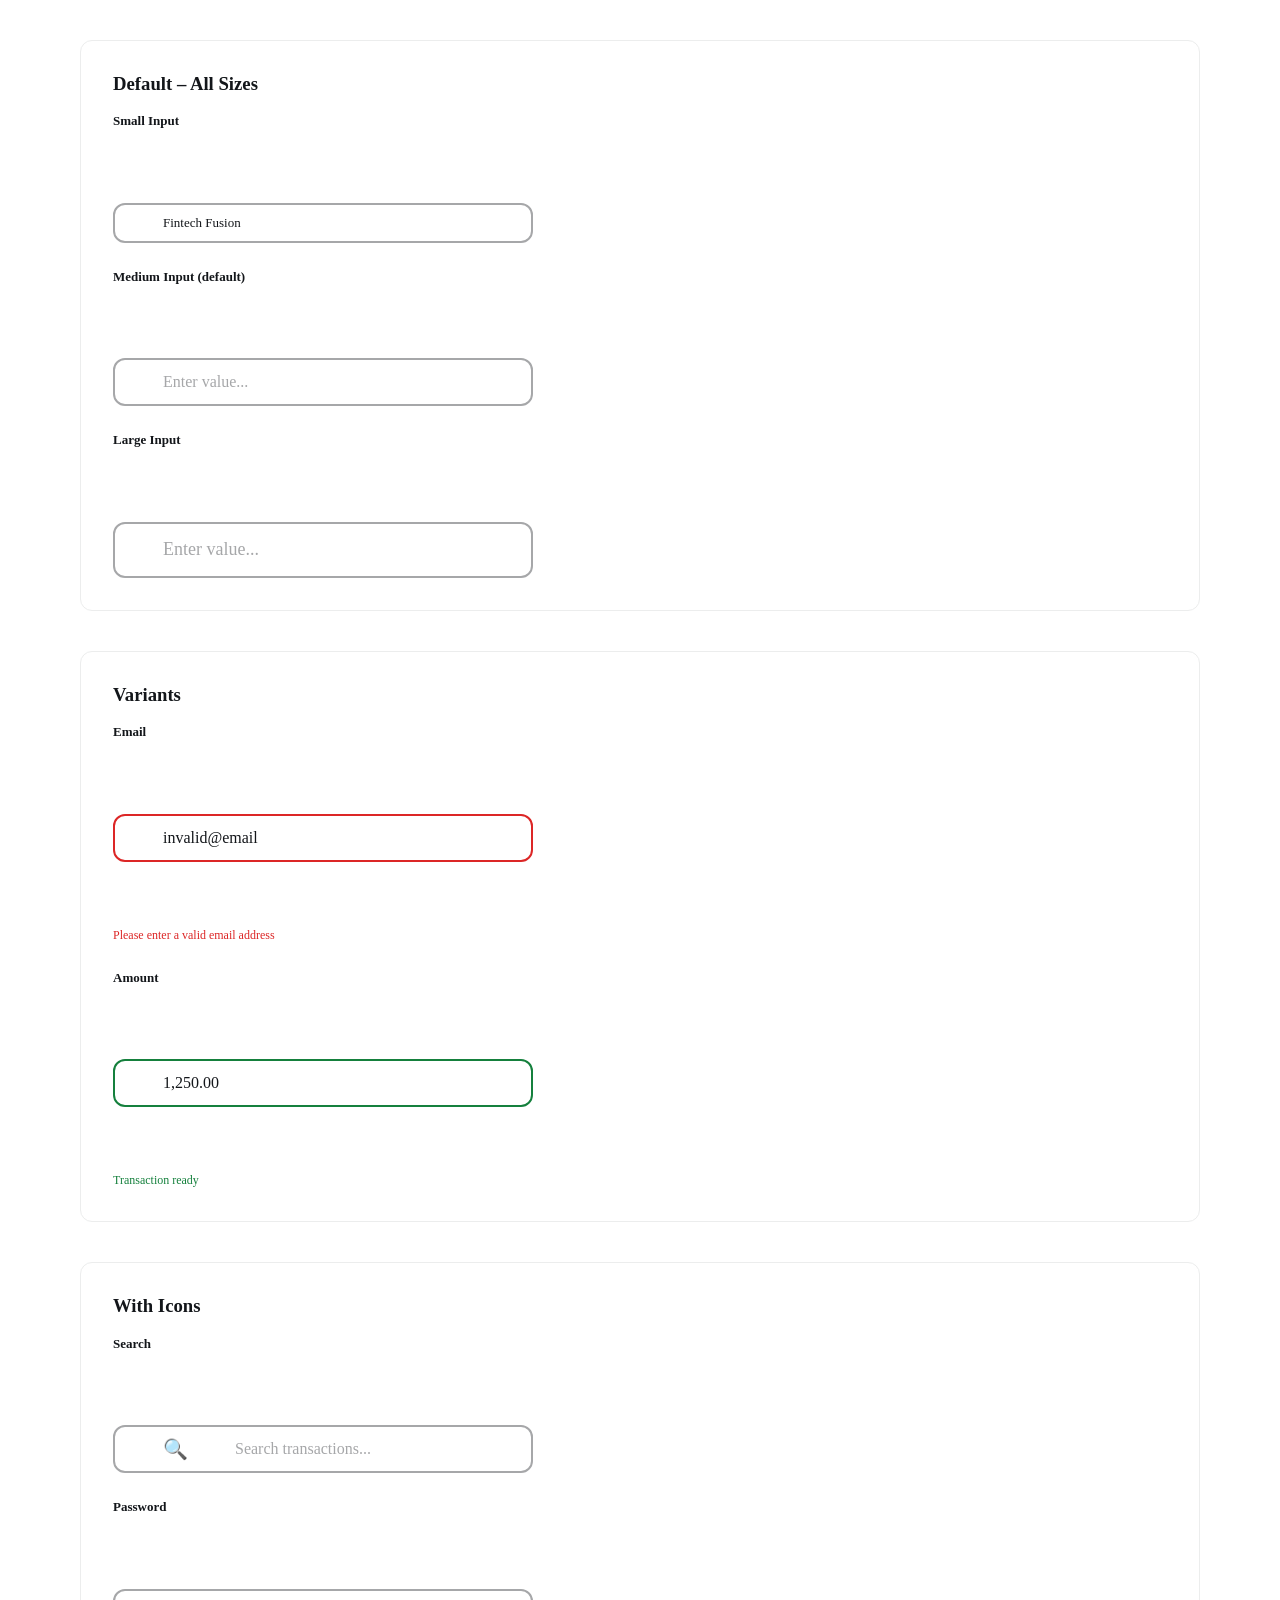
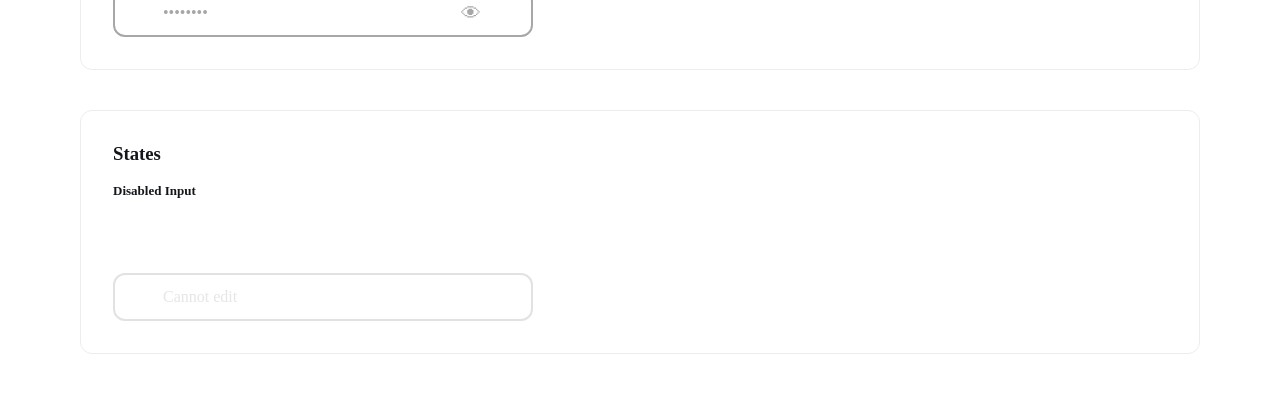
==== components/input-field/index.html @ b4bb9fa9 "implement ui kit" ====
<!-- =============================================
     COMPONENTS/INPUT-FIELD/index.html
     Input Field Component – Full Demo
     ============================================= -->

<!DOCTYPE html>
<html lang="en">

<head>
    <meta charset="UTF-8">
    <meta name="viewport" content="width=device-width, initial-scale=1.0">
    <title>Fintech UI Kit • Input Field</title>

    <link rel="stylesheet" href="../../tokens/tokens.css">
    <link rel="stylesheet" href="../../styles/global.css">
    <link rel="stylesheet" href="input-field.css">

    <style>
        .demo {
            padding: 40px;
            max-width: 1200px;
            margin: 0 auto;
        }

        .demo-header {
            display: flex;
            justify-content: space-between;
            align-items: center;
            margin-bottom: 40px;
            border-bottom: 1px solid var(--color-gray-base-regular);
            padding-bottom: 20px;
        }

        .demo-grid {
            display: grid;
            gap: 40px;
        }

        .demo-card {
            background: var(--color-surface-low-2);
            border-radius: var(--radius-m);
            padding: 32px;
            border: 1px solid var(--color-gray-base-extra);
        }

        .dark .demo-card {
            background: var(--color-surface-medium);
        }

        .variant-group {
            display: flex;
            flex-direction: column;
            gap: 24px;
            max-width: 420px;
        }
    </style>
</head>

<body class="demo">

    <div class="demo-grid">

        <!-- 1. Default + Sizes -->
        <div class="demo-card">
            <h3 style="margin-bottom: 16px;">Default – All Sizes</h3>
            <div class="variant-group">
                <div class="input-field" data-size="small" data-label="true">
                    <label class="input-field__label">Small Input</label>
                    <div class="input-field__wrapper">
                        <input class="input-field__input" type="text" placeholder="Enter value..."
                            value="Fintech Fusion">
                    </div>
                </div>

                <div class="input-field" data-size="medium" data-label="true">
                    <label class="input-field__label">Medium Input (default)</label>
                    <div class="input-field__wrapper">
                        <input class="input-field__input" type="text" placeholder="Enter value...">
                    </div>
                </div>

                <div class="input-field" data-size="large" data-label="true">
                    <label class="input-field__label">Large Input</label>
                    <div class="input-field__wrapper">
                        <input class="input-field__input" type="text" placeholder="Enter value...">
                    </div>
                </div>
            </div>
        </div>

        <!-- 2. Variants (Error / Success) -->
        <div class="demo-card">
            <h3 style="margin-bottom: 16px;">Variants</h3>
            <div class="variant-group">
                <div class="input-field" data-variant="error" data-label="true" data-helper="true">
                    <label class="input-field__label">Email</label>
                    <div class="input-field__wrapper">
                        <input class="input-field__input" type="email" value="invalid@email">
                    </div>
                    <span class="input-field__helper">Please enter a valid email address</span>
                </div>

                <div class="input-field" data-variant="success" data-label="true" data-helper="true">
                    <label class="input-field__label">Amount</label>
                    <div class="input-field__wrapper">
                        <input class="input-field__input" type="text" value="1,250.00">
                    </div>
                    <span class="input-field__helper">Transaction ready</span>
                </div>
            </div>
        </div>

        <!-- 3. With Icons -->
        <div class="demo-card">
            <h3 style="margin-bottom: 16px;">With Icons</h3>
            <div class="variant-group">
                <div class="input-field" data-size="medium" data-icon-left="true" data-label="true">
                    <label class="input-field__label">Search</label>
                    <div class="input-field__wrapper">
                        <span class="input-field__icon-left">🔍</span>
                        <input class="input-field__input" type="text" placeholder="Search transactions...">
                    </div>
                </div>

                <div class="input-field" data-size="medium" data-icon-right="true" data-label="true">
                    <label class="input-field__label">Password</label>
                    <div class="input-field__wrapper">
                        <input class="input-field__input" type="password" placeholder="••••••••">
                        <span class="input-field__icon-right">👁</span>
                    </div>
                </div>
            </div>
        </div>

        <!-- 4. Disabled + States -->
        <div class="demo-card">
            <h3 style="margin-bottom: 16px;">States</h3>
            <div class="variant-group">
                <div class="input-field" data-disabled="true" data-label="true">
                    <label class="input-field__label">Disabled Input</label>
                    <div class="input-field__wrapper">
                        <input class="input-field__input" type="text" value="Cannot edit" disabled>
                    </div>
                </div>
            </div>
        </div>

    </div>

    <script src="../../scripts/theme-sync.js"></script>
</body>

</html>
---- tokens/tokens.css ----
/* =============================================
   Fintech UI Kit – Complete Design Tokens
   Generated from fintech-options.json + fintech-colors.json
   ============================================= */

:root {
    /* ============== OPTIONS ============== */
    --font-general-font-name: Fintech Fusion;
    --font-general-weight-400: 400;
    --font-general-weight-500: 500;
    --font-general-weight-600: 600;
    --font-general-weight-700: 700;
    --font-accent-font-name: Onest;
    --font-accent-weight-500: 500;
    --font-accent-weight-600: 600;
    --font-accent-weight-700: 700;
    --font-handwritten-font-name: Caveat;
    --font-handwritten-weight-400: 400;
    --font-handwritten-weight-500: 500;
    --font-handwritten-weight-600: 600;
    --font-handwritten-weight-700: 700;
    --font-size-caption-s: 12px;
    --font-size-caption-m: 13px;
    --font-size-body-s: 14px;
    --font-size-body-m: 16px;
    --font-size-body-l: 18px;
    --font-size-title-s: 24px;
    --font-size-title-m: 32px;
    --font-size-title-l: 40px;
    --font-size-display-s: 48px;
    --font-size-display-m: 64px;
    --font-size-display-l: 80px;
    --font-line-height-caption-s: 16px;
    --font-line-height-caption-m: 18px;
    --font-line-height-body-s: 20px;
    --font-line-height-body-m: 22px;
    --font-line-height-body-l: 24px;
    --font-line-height-title-s: 32px;
    --font-line-height-title-m: 40px;
    --font-line-height-title-l: 48px;
    --font-line-height-display-s: 56px;
    --font-line-height-display-m: 72px;
    --font-line-height-display-l: 88px;
    --font-letter-spacing-2xs: 0px;
    --font-letter-spacing-xs: -0.5px;
    --font-letter-spacing-s: -1px;
    --font-letter-spacing-m: -1.25px;
    --font-letter-spacing-l: -2px;
    --font-letter-spacing-xl: -2.5px;
    --spacing-11xs: 2px;
    --spacing-10xs: 4px;
    --spacing-9xs: 6px;
    --spacing-8xs: 8px;
    --spacing-7xs: 12px;
    --spacing-6xs: 16px;
    --spacing-5xs: 20px;
    --spacing-4xs: 24px;
    --spacing-3xs: 32px;
    --spacing-2xs: 40px;
    --spacing-xs: 48px;
    --spacing-s: 56px;
    --spacing-m: 64px;
    --spacing-l: 72px;
    --spacing-xl: 80px;
    --spacing-2xl: 96px;
    --spacing-3xl: 128px;
    --spacing-4xl: 160px;
    --spacing-5xl: 192px;
    --spacing-6xl: 224px;
    --spacing-7xl: 256px;
    --spacing-8xl: 320px;
    --spacing-9xl: 384px;
    --spacing-10xl: 448px;
    --spacing-11xl: 512px;
    --border-3xs: 1px;
    --border-2xs: 2px;
    --border-xs: 4px;
    --border-s: 6px;
    --border-m: 8px;
    --border-l: 12px;
    --border-xl: 16px;
    --border-2xl: 20px;
    --border-3xl: 24px;
    --border-4xl: 32px;
    --border-5xl: 40px;
    --radius-4xs: 1px;
    --radius-3xs: 2px;
    --radius-2xs: 4px;
    --radius-xs: 6px;
    --radius-s: 8px;
    --radius-m: 12px;
    --radius-l: 16px;
    --radius-xl: 20px;
    --radius-2xl: 24px;
    --radius-3xl: 32px;
    --radius-4xl: 48px;
    --radius-5xl: 80px;
    --radius-full: 9999px;
    --opacity-states-hovered: 0.8;
    --opacity-states-focused: 0.6;
    --opacity-states-in-active: 0.4;
    --opacity-states-disabled: 0.32;
    --dimensions-breakpoints-desktop: 1200px;
    --dimensions-breakpoints-tablet-max: 1199.97998046875px;
    --dimensions-breakpoints-tablet-min: 768px;
    --dimensions-breakpoints-mobile-l-max: 767.97998046875px;
    --dimensions-breakpoints-mobile-l-min: 576px;
    --dimensions-breakpoints-mobile-s-max: 575.97998046875px;
    --dimensions-breakpoints-mobile-s-min: 360px;
    --effects-blur-low: 12px;
    --effects-blur-normal: 24px;
    --effects-blur-medium: 48px;
    --effects-blur-high: 96px;

    /* ============== LIGHT MODE COLORS ============== */
    --color-black-inverse: #13161a;
    --color-black-inverse-a80: rgba(19, 22, 26, 0.72);
    --color-black-inverse-a60: rgba(19, 22, 26, 0.56);
    --color-black-inverse-a40: rgba(19, 22, 26, 0.32);
    --color-black-inverse-a20: rgba(19, 22, 26, 0.12);
    --color-black-inverse-a12: rgba(19, 22, 26, 0.1);
    --color-black-inverse-a8: rgba(19, 22, 26, 0.06);
    --color-black-inverse-a6: rgba(19, 22, 26, 0.04);
    --color-black-inverse-a0: rgba(19, 22, 26, 0);
    --color-white-inverse: #ffffff;
    --color-white-inverse-a80: rgba(255, 255, 255, 0.8);
    --color-white-inverse-a60: rgba(255, 255, 255, 0.6);
    --color-white-inverse-a40: rgba(255, 255, 255, 0.4);
    --color-white-inverse-a20: rgba(255, 255, 255, 0.2);
    --color-white-inverse-a12: rgba(255, 255, 255, 0.12);
    --color-white-inverse-a8: rgba(255, 255, 255, 0.08);
    --color-white-inverse-a6: rgba(255, 255, 255, 0.06);
    --color-white-inverse-a0: rgba(255, 255, 255, 0);
    --color-background-bg-base: #ffffff;
    --color-background-bg-base-a0: rgba(255, 255, 255, 0);
    --color-background-bg-ultra-thin: #f5f6f6;
    --color-background-bg-ultra-thin-a0: rgba(245, 246, 246, 0);
    --color-background-bg-thin: #eceded;
    --color-background-bg-thin-a0: rgba(236, 237, 237, 0);
    --color-background-bg-regular: #e2e3e5;
    --color-background-bg-regular-a0: rgba(226, 227, 229, 0);
    --color-background-bg-medium: #d9dadc;
    --color-background-bg-medium-a0: rgba(217, 218, 220, 0);
    --color-surface-low-1: #f5f6f6;
    --color-surface-low-2: #ffffff;
    --color-surface-low-a2: rgba(255, 255, 255, 0.6);
    --color-surface-low-3: #ffffff;
    --color-surface-low-a3: rgba(255, 255, 255, 0.6);
    --color-surface-low-4: #ffffff;
    --color-surface-low-a4: rgba(255, 255, 255, 0.6);
    --color-surface-low-5: #ffffff;
    --color-surface-medium: #ffffff;
    --color-surface-medium-2: #f5f6f6;
    --color-surface-medium-a2: rgba(255, 255, 255, 0.6);
    --color-surface-medium-3: #f5f6f6;
    --color-surface-medium-a3: rgba(255, 255, 255, 0.4);
    --color-surface-medium-4: #f5f6f6;
    --color-surface-medium-a4: rgba(255, 255, 255, 0.2);
    --color-surface-medium-5: #f5f6f6;
    --color-surface-custom-surface-white-low: #ffffff;
    --color-surface-custom-surface-white-medium: #ffffff;
    --color-surface-custom-surface-white-high: #ffffff;
    --color-overlay-bold: rgba(19, 22, 26, 0.56);
    --color-overlay-medium: rgba(19, 22, 26, 0.32);
    --color-overlay-light: rgba(19, 22, 26, 0.1);
    --color-overlay-swap: rgba(255, 255, 255, 0.8);
    --color-black-base: #13161a;
    --color-black-base-a80: rgba(19, 22, 26, 0.72);
    --color-black-base-a60: rgba(19, 22, 26, 0.56);
    --color-black-base-a40: rgba(19, 22, 26, 0.32);
    --color-black-base-a20: rgba(19, 22, 26, 0.12);
    --color-black-base-a12: rgba(19, 22, 26, 0.1);
    --color-black-base-a8: rgba(19, 22, 26, 0.06);
    --color-black-base-a6: rgba(19, 22, 26, 0.04);
    --color-black-base-a0: rgba(19, 22, 26, 0);
    --color-white-base: #ffffff;
    --color-white-base-a80: rgba(255, 255, 255, 0.8);
    --color-white-base-a60: rgba(255, 255, 255, 0.6);
    --color-white-base-a40: rgba(255, 255, 255, 0.4);
    --color-white-base-a20: rgba(255, 255, 255, 0.2);
    --color-white-base-a12: rgba(255, 255, 255, 0.12);
    --color-white-base-a8: rgba(255, 255, 255, 0.08);
    --color-white-base-a6: rgba(255, 255, 255, 0.06);
    --color-white-base-a0: rgba(255, 255, 255, 0);
    --color-accent-base-accent-primary: #2563eb;
    --color-accent-base-accent-primary-a60: rgba(37, 99, 235, 0.6);
    --color-accent-base-accent-primary-a40: rgba(37, 99, 235, 0.4);
    --color-accent-base-accent-primary-a20: rgba(37, 99, 235, 0.2);
    --color-accent-base-accent-primary-a8: rgba(37, 99, 235, 0.08);
    --color-accent-base-accent-primary-a0: rgba(37, 99, 235, 0);
    --color-accent-base-accent-danger: #dc2626;
    --color-accent-base-accent-danger-a60: rgba(220, 38, 38, 0.6);
    --color-accent-base-accent-danger-a40: rgba(220, 38, 38, 0.4);
    --color-accent-base-accent-danger-a20: rgba(220, 38, 38, 0.2);
    --color-accent-base-accent-danger-a8: rgba(220, 38, 38, 0.08);
    --color-accent-base-accent-danger-a0: rgba(220, 38, 38, 0);
    --color-accent-base-accent-success: #15803d;
    --color-accent-base-accent-success-a60: rgba(21, 128, 61, 0.6);
    --color-accent-base-accent-success-a40: rgba(21, 128, 61, 0.4);
    --color-accent-base-accent-success-a20: rgba(21, 128, 61, 0.2);
    --color-accent-base-accent-success-a8: rgba(21, 128, 61, 0.08);
    --color-accent-base-accent-success-a0: rgba(21, 128, 61, 0);
    --color-accent-base-accent-warning: #f59e0b;
    --color-accent-base-accent-warning-a60: rgba(245, 158, 11, 0.6);
    --color-accent-base-accent-warning-a40: rgba(245, 158, 11, 0.4);
    --color-accent-base-accent-warning-a20: rgba(245, 158, 11, 0.2);
    --color-accent-base-accent-warning-a8: rgba(245, 158, 11, 0.08);
    --color-accent-base-accent-warning-a0: rgba(245, 158, 11, 0);
    --color-gray-base-ultra: #f5f6f6;
    --color-gray-base-ultra-a85: rgba(245, 246, 246, 0.6);
    --color-gray-base-ultra-a0: rgba(245, 246, 246, 0);
    --color-gray-base-extra: #eceded;
    --color-gray-base-extra-a85: rgba(236, 237, 237, 0.6);
    --color-gray-base-extra-a0: rgba(236, 237, 237, 0);
    --color-gray-base-dark: #e2e3e5;
    --color-gray-base-dark-a85: rgba(226, 227, 229, 0.6);
    --color-gray-base-dark-a0: rgba(226, 227, 229, 0);
    --color-gray-base-medium: #d9dadc;
    --color-gray-base-medium-a80: rgba(217, 218, 220, 0.6);
    --color-gray-base-medium-a0: rgba(217, 218, 220, 0);
    --color-gray-base-normal: #cfd1d3;
    --color-gray-base-regular: #a6a7a9;
    --color-rgb-base-yellow: #f5c400;
    --color-rgb-base-yellow-a60: rgba(245, 196, 0, 0.6);
    --color-rgb-base-yellow-a40: rgba(245, 196, 0, 0.4);
    --color-rgb-base-yellow-a20: rgba(245, 196, 0, 0.2);
    --color-rgb-base-yellow-a8: rgba(245, 196, 0, 0.08);
    --color-rgb-base-yellow-a0: rgba(245, 196, 0, 0);
    --color-rgb-base-orange: #ff6a00;
    --color-rgb-base-orange-a60: rgba(255, 106, 0, 0.6);
    --color-rgb-base-orange-a40: rgba(255, 106, 0, 0.4);
    --color-rgb-base-orange-a20: rgba(255, 106, 0, 0.2);
    --color-rgb-base-orange-a8: rgba(255, 106, 0, 0.08);
    --color-rgb-base-orange-a0: rgba(255, 106, 0, 0);
    --color-rgb-base-brown: #a85b3e;
    --color-rgb-base-brown-a60: rgba(168, 91, 62, 0.6);
    --color-rgb-base-brown-a40: rgba(168, 91, 62, 0.4);
    --color-rgb-base-brown-a20: rgba(168, 91, 62, 0.2);
    --color-rgb-base-brown-a8: rgba(168, 91, 62, 0.08);
    --color-rgb-base-brown-a0: rgba(168, 91, 62, 0);
    --color-rgb-base-pink: #fa4083;
    --color-rgb-base-pink-a60: rgba(250, 64, 131, 0.6);
    --color-rgb-base-pink-a40: rgba(250, 64, 131, 0.4);
    --color-rgb-base-pink-a20: rgba(250, 64, 131, 0.2);
    --color-rgb-base-pink-a8: rgba(250, 64, 131, 0.08);
    --color-rgb-base-pink-a0: rgba(250, 64, 131, 0);
    --color-rgb-base-purple: #732df5;
    --color-rgb-base-purple-a60: rgba(115, 45, 245, 0.6);
    --color-rgb-base-purple-a40: rgba(115, 45, 245, 0.4);
    --color-rgb-base-purple-a20: rgba(115, 45, 245, 0.2);
    --color-rgb-base-purple-a8: rgba(115, 45, 245, 0.08);
    --color-rgb-base-purple-a0: rgba(115, 45, 245, 0);
    --color-rgb-base-blue: #0077ff;
    --color-rgb-base-blue-a60: rgba(0, 119, 255, 0.6);
    --color-rgb-base-blue-a40: rgba(0, 119, 255, 0.4);
    --color-rgb-base-blue-a20: rgba(0, 119, 255, 0.2);
    --color-rgb-base-blue-a8: rgba(0, 119, 255, 0.08);
    --color-rgb-base-blue-a0: rgba(0, 119, 255, 0);
    --color-rgb-base-sky: #2cb1f2;
    --color-rgb-base-sky-a60: rgba(44, 177, 242, 0.6);
    --color-rgb-base-sky-a40: rgba(44, 177, 242, 0.4);
    --color-rgb-base-sky-a20: rgba(44, 177, 242, 0.2);
    --color-rgb-base-sky-a8: rgba(44, 177, 242, 0.08);
    --color-rgb-base-sky-a0: rgba(44, 177, 242, 0);
    --color-rgb-base-mint: #1adbb4;
    --color-rgb-base-mint-a60: rgba(26, 219, 180, 0.6);
    --color-rgb-base-mint-a40: rgba(26, 219, 180, 0.4);
    --color-rgb-base-mint-a20: rgba(26, 219, 180, 0.2);
    --color-rgb-base-mint-a8: rgba(26, 219, 180, 0.08);
    --color-rgb-base-mint-a0: rgba(26, 219, 180, 0);
    --color-rgb-base-teal: #008080;
    --color-rgb-base-teal-a60: rgba(0, 128, 128, 0.6);
    --color-rgb-base-teal-a40: rgba(0, 128, 128, 0.4);
    --color-rgb-base-teal-a20: rgba(0, 128, 128, 0.2);
    --color-rgb-base-teal-a8: rgba(0, 128, 128, 0.08);
    --color-rgb-base-teal-a0: rgba(0, 128, 128, 0);
    --color-rgb-base-green: #21a82e;
    --color-rgb-base-green-a60: rgba(33, 168, 46, 0.6);
    --color-rgb-base-green-a40: rgba(33, 168, 46, 0.4);
    --color-rgb-base-green-a20: rgba(33, 168, 46, 0.2);
    --color-rgb-base-green-a8: rgba(33, 168, 46, 0.08);
    --color-rgb-base-green-a0: rgba(33, 168, 46, 0);
}

/* ============== DARK MODE COLORS ============== */
.dark {
    --color-black-inverse: #f9fafa;
    --color-black-inverse-a80: rgba(249, 250, 250, 0.8);
    --color-black-inverse-a60: rgba(249, 250, 250, 0.6);
    --color-black-inverse-a40: rgba(249, 250, 250, 0.4);
    --color-black-inverse-a20: rgba(249, 250, 250, 0.2);
    --color-black-inverse-a12: rgba(249, 250, 250, 0.12);
    --color-black-inverse-a8: rgba(249, 250, 250, 0.08);
    --color-black-inverse-a6: rgba(249, 250, 250, 0.06);
    --color-black-inverse-a0: rgba(249, 250, 250, 0);
    --color-white-inverse: #0e0e10;
    --color-white-inverse-a80: rgba(14, 14, 16, 0.8);
    --color-white-inverse-a60: rgba(14, 14, 16, 0.6);
    --color-white-inverse-a40: rgba(14, 14, 16, 0.4);
    --color-white-inverse-a20: rgba(14, 14, 16, 0.2);
    --color-white-inverse-a12: rgba(14, 14, 16, 0.12);
    --color-white-inverse-a8: rgba(14, 14, 16, 0.08);
    --color-white-inverse-a6: rgba(14, 14, 16, 0.06);
    --color-white-inverse-a0: rgba(14, 14, 16, 0);
    --color-background-bg-base: #0e0e10;
    --color-background-bg-base-a0: rgba(14, 14, 16, 0);
    --color-background-bg-ultra-thin: #0e0e10;
    --color-background-bg-ultra-thin-a0: rgba(14, 14, 16, 0);
    --color-background-bg-thin: #141415;
    --color-background-bg-thin-a0: rgba(20, 20, 21, 0);
    --color-background-bg-regular: #1a1a1b;
    --color-background-bg-regular-a0: rgba(26, 26, 27, 0);
    --color-background-bg-medium: #222224;
    --color-background-bg-medium-a0: rgba(34, 34, 36, 0);
    --color-surface-low-1: #141415;
    --color-surface-low-2: #141415;
    --color-surface-low-a2: rgba(20, 20, 21, 0.85);
    --color-surface-low-3: #1a1a1b;
    --color-surface-low-a3: rgba(26, 26, 27, 0.85);
    --color-surface-low-4: #222224;
    --color-surface-low-a4: rgba(34, 34, 36, 0.85);
    --color-surface-low-5: #2b2b2d;
    --color-surface-medium: #1a1a1b;
    --color-surface-medium-2: #1a1a1b;
    --color-surface-medium-a2: rgba(26, 26, 27, 0.85);
    --color-surface-medium-3: #222224;
    --color-surface-medium-a3: rgba(34, 34, 36, 0.85);
    --color-surface-medium-4: #2b2b2d;
    --color-surface-medium-a4: rgba(43, 43, 45, 0.8);
    --color-surface-medium-5: #48484a;
    --color-surface-custom-surface-white-low: rgba(249, 250, 250, 0.06);
    --color-surface-custom-surface-white-medium: rgba(249, 250, 250, 0.12);
    --color-surface-custom-surface-white-high: rgba(249, 250, 250, 0.2);
    --color-overlay-bold: rgba(14, 14, 16, 0.8);
    --color-overlay-medium: rgba(14, 14, 16, 0.6);
    --color-overlay-light: rgba(14, 14, 16, 0.4);
    --color-overlay-swap: rgba(14, 14, 16, 0.8);
    --color-black-base: #0e0e10;
    --color-black-base-a80: rgba(14, 14, 16, 0.8);
    --color-black-base-a60: rgba(14, 14, 16, 0.6);
    --color-black-base-a40: rgba(14, 14, 16, 0.4);
    --color-black-base-a20: rgba(14, 14, 16, 0.2);
    --color-black-base-a12: rgba(14, 14, 16, 0.12);
    --color-black-base-a8: rgba(14, 14, 16, 0.08);
    --color-black-base-a6: rgba(14, 14, 16, 0.06);
    --color-black-base-a0: rgba(14, 14, 16, 0);
    --color-white-base: #f9fafa;
    --color-white-base-a80: rgba(249, 250, 250, 0.8);
    --color-white-base-a60: rgba(249, 250, 250, 0.6);
    --color-white-base-a40: rgba(249, 250, 250, 0.4);
    --color-white-base-a20: rgba(249, 250, 250, 0.2);
    --color-white-base-a12: rgba(249, 250, 250, 0.12);
    --color-white-base-a8: rgba(249, 250, 250, 0.08);
    --color-white-base-a6: rgba(249, 250, 250, 0.06);
    --color-white-base-a0: rgba(249, 250, 250, 0);
    --color-accent-base-accent-primary: #2563eb;
    --color-accent-base-accent-primary-a60: rgba(37, 99, 235, 0.6);
    --color-accent-base-accent-primary-a40: rgba(37, 99, 235, 0.4);
    --color-accent-base-accent-primary-a20: rgba(37, 99, 235, 0.2);
    --color-accent-base-accent-primary-a8: rgba(37, 99, 235, 0.08);
    --color-accent-base-accent-primary-a0: rgba(37, 99, 235, 0);
    --color-accent-base-accent-danger: #ef4444;
    --color-accent-base-accent-danger-a60: rgba(239, 68, 68, 0.6);
    --color-accent-base-accent-danger-a40: rgba(239, 68, 68, 0.4);
    --color-accent-base-accent-danger-a20: rgba(239, 68, 68, 0.2);
    --color-accent-base-accent-danger-a8: rgba(239, 68, 68, 0.08);
    --color-accent-base-accent-danger-a0: rgba(239, 68, 68, 0);
    --color-accent-base-accent-success: #16a34a;
    --color-accent-base-accent-success-a60: rgba(22, 163, 74, 0.6);
    --color-accent-base-accent-success-a40: rgba(22, 163, 74, 0.4);
    --color-accent-base-accent-success-a20: rgba(22, 163, 74, 0.2);
    --color-accent-base-accent-success-a8: rgba(22, 163, 74, 0.08);
    --color-accent-base-accent-success-a0: rgba(22, 163, 74, 0);
    --color-accent-base-accent-warning: #f59e0b;
    --color-accent-base-accent-warning-a60: rgba(245, 158, 11, 0.6);
    --color-accent-base-accent-warning-a40: rgba(245, 158, 11, 0.4);
    --color-accent-base-accent-warning-a20: rgba(245, 158, 11, 0.2);
    --color-accent-base-accent-warning-a8: rgba(245, 158, 11, 0.08);
    --color-accent-base-accent-warning-a0: rgba(245, 158, 11, 0);
    --color-gray-base-ultra: #141415;
    --color-gray-base-ultra-a85: rgba(20, 20, 21, 0.85);
    --color-gray-base-ultra-a0: rgba(20, 20, 21, 0);
    --color-gray-base-extra: #1a1a1b;
    --color-gray-base-extra-a85: rgba(26, 26, 27, 0.85);
    --color-gray-base-extra-a0: rgba(26, 26, 27, 0);
    --color-gray-base-dark: #222224;
    --color-gray-base-dark-a85: rgba(34, 34, 36, 0.85);
    --color-gray-base-dark-a0: rgba(34, 34, 36, 0);
    --color-gray-base-medium: #2b2b2d;
    --color-gray-base-medium-a80: rgba(43, 43, 45, 0.8);
    --color-gray-base-medium-a0: rgba(43, 43, 45, 0);
    --color-gray-base-normal: #48484a;
    --color-gray-base-regular: #555557;
    --color-rgb-base-yellow: #f5c400;
    --color-rgb-base-yellow-a60: rgba(245, 196, 0, 0.6);
    --color-rgb-base-yellow-a40: rgba(245, 196, 0, 0.4);
    --color-rgb-base-yellow-a20: rgba(245, 196, 0, 0.2);
    --color-rgb-base-yellow-a8: rgba(245, 196, 0, 0.08);
    --color-rgb-base-yellow-a0: rgba(245, 196, 0, 0);
    --color-rgb-base-orange: #ff6a00;
    --color-rgb-base-orange-a60: rgba(255, 106, 0, 0.6);
    --color-rgb-base-orange-a40: rgba(255, 106, 0, 0.4);
    --color-rgb-base-orange-a20: rgba(255, 106, 0, 0.2);
    --color-rgb-base-orange-a8: rgba(255, 106, 0, 0.08);
    --color-rgb-base-orange-a0: rgba(255, 106, 0, 0);
    --color-rgb-base-brown: #a85b3e;
    --color-rgb-base-brown-a60: rgba(168, 91, 62, 0.6);
    --color-rgb-base-brown-a40: rgba(168, 91, 62, 0.4);
    --color-rgb-base-brown-a20: rgba(168, 91, 62, 0.2);
    --color-rgb-base-brown-a8: rgba(168, 91, 62, 0.08);
    --color-rgb-base-brown-a0: rgba(168, 91, 62, 0);
    --color-rgb-base-pink: #fa4083;
    --color-rgb-base-pink-a60: rgba(250, 64, 131, 0.6);
    --color-rgb-base-pink-a40: rgba(250, 64, 131, 0.4);
    --color-rgb-base-pink-a20: rgba(250, 64, 131, 0.2);
    --color-rgb-base-pink-a8: rgba(250, 64, 131, 0.08);
    --color-rgb-base-pink-a0: rgba(250, 64, 131, 0);
    --color-rgb-base-purple: #732df5;
    --color-rgb-base-purple-a60: rgba(115, 45, 245, 0.6);
    --color-rgb-base-purple-a40: rgba(115, 45, 245, 0.4);
    --color-rgb-base-purple-a20: rgba(115, 45, 245, 0.2);
    --color-rgb-base-purple-a8: rgba(115, 45, 245, 0.08);
    --color-rgb-base-purple-a0: rgba(115, 45, 245, 0);
    --color-rgb-base-blue: #0077ff;
    --color-rgb-base-blue-a60: rgba(0, 119, 255, 0.6);
    --color-rgb-base-blue-a40: rgba(0, 119, 255, 0.4);
    --color-rgb-base-blue-a20: rgba(0, 119, 255, 0.2);
    --color-rgb-base-blue-a8: rgba(0, 119, 255, 0.08);
    --color-rgb-base-blue-a0: rgba(0, 119, 255, 0);
    --color-rgb-base-sky: #2cb1f2;
    --color-rgb-base-sky-a60: rgba(44, 177, 242, 0.6);
    --color-rgb-base-sky-a40: rgba(44, 177, 242, 0.4);
    --color-rgb-base-sky-a20: rgba(44, 177, 242, 0.2);
    --color-rgb-base-sky-a8: rgba(44, 177, 242, 0.08);
    --color-rgb-base-sky-a0: rgba(44, 177, 242, 0);
    --color-rgb-base-mint: #1adbb4;
    --color-rgb-base-mint-a60: rgba(26, 219, 180, 0.6);
    --color-rgb-base-mint-a40: rgba(26, 219, 180, 0.4);
    --color-rgb-base-mint-a20: rgba(26, 219, 180, 0.2);
    --color-rgb-base-mint-a8: rgba(26, 219, 180, 0.08);
    --color-rgb-base-mint-a0: rgba(26, 219, 180, 0);
    --color-rgb-base-teal: #008080;
    --color-rgb-base-teal-a60: rgba(0, 128, 128, 0.6);
    --color-rgb-base-teal-a40: rgba(0, 128, 128, 0.4);
    --color-rgb-base-teal-a20: rgba(0, 128, 128, 0.2);
    --color-rgb-base-teal-a8: rgba(0, 128, 128, 0.08);
    --color-rgb-base-teal-a0: rgba(0, 128, 128, 0);
    --color-rgb-base-green: #21a82e;
    --color-rgb-base-green-a60: rgba(33, 168, 46, 0.6);
    --color-rgb-base-green-a40: rgba(33, 168, 46, 0.4);
    --color-rgb-base-green-a20: rgba(33, 168, 46, 0.2);
    --color-rgb-base-green-a8: rgba(33, 168, 46, 0.08);
    --color-rgb-base-green-a0: rgba(33, 168, 46, 0);
}
---- styles/global.css ----
/* =============================================
   Fintech UI Kit – Global Styles
   Imports all design tokens + base resets
   ============================================= */

@import "../tokens/tokens.css";

/* ============== RESET & BASE STYLES ============== */
*,
*::before,
*::after {
    box-sizing: border-box;
    margin: 0;
    padding: 0;
}

html {
    font-size: 16px;
    /* Base font size for rem calculations */
    scroll-behavior: smooth;
}

body {
    font-family: var(--font-general-font-name);
    font-weight: var(--font-general-weight-400);
    line-height: 1.5;
    color: var(--color-black-inverse);
    background-color: var(--color-background-bg-base);
    -webkit-font-smoothing: antialiased;
    -moz-osx-font-smoothing: grayscale;
}

/* ============== DARK MODE ============== */
.dark body {
    color: var(--color-black-inverse);
    background-color: var(--color-background-bg-base);
}

/* ============== TYPOGRAPHY BASE ============== */
h1,
h2,
h3,
h4,
h5,
h6 {
    font-family: var(--font-general-font-name);
    font-weight: var(--font-general-weight-600);
    line-height: 1.2;
}

p,
span,
label,
button,
input,
textarea,
select {
    font-family: var(--font-general-font-name);
}

/* Accent font for special elements (optional) */
.font-accent {
    font-family: var(--font-accent-font-name);
}

/* ============== UTILITY CLASSES ============== */
.visually-hidden {
    position: absolute;
    width: 1px;
    height: 1px;
    padding: 0;
    margin: -1px;
    overflow: hidden;
    clip: rect(0, 0, 0, 0);
    white-space: nowrap;
    border: 0;
}

/* Smooth transitions for all interactive elements */
button,
input,
select,
textarea,
[role="button"],
[data-variant] {
    transition: all 0.2s cubic-bezier(0.4, 0, 0.2, 1);
}

/* ============== FOCUS STYLES (accessibility) ============== */
*:focus-visible {
    outline: 2px solid var(--color-accent-base-accent-primary);
    outline-offset: 2px;
}

/* ============== SCROLLBAR (optional polish) ============== */
::-webkit-scrollbar {
    width: 8px;
    height: 8px;
}

::-webkit-scrollbar-thumb {
    background-color: var(--color-gray-base-regular);
    border-radius: var(--radius-2xs);
}

/* ============== RESPONSIVE HELPER ============== */
@media (max-width: var(--dimensions-breakpoints-tablet-max)) {
    body {
        font-size: 15px;
    }
}

@media (max-width: var(--dimensions-breakpoints-mobile-l-max)) {
    body {
        font-size: 14px;
    }
}

/* ============== DEMO DASHBOARD OVERRIDES ============== */
/* Hide individual component dark mode toggles since app has a global one */
.demo-header div:has(input[type="checkbox"]),
.demo-header label,
.demo-header input[type="checkbox"],
#dark-toggle,
#darkModeToggle {
    display: none !important;
}
---- components/input-field/input-field.css ----
/* =============================================
   COMPONENTS/INPUT-FIELD/input-field.css
   Single-base Input Field – Fintech UI Kit
   ============================================= */

.input-field {
    display: flex;
    flex-direction: column;
    gap: var(--spacing-3xs);
    width: 100%;
    max-width: 420px;
}

/* Label */
.input-field__label {
    font-size: var(--font-size-caption-m);
    font-weight: var(--font-general-weight-600);
    color: var(--color-black-base);
    margin-bottom: var(--spacing-2xs);
}

.dark .input-field__label {
    color: var(--color-black-inverse);
}

/* Wrapper (border + background) */
.input-field__wrapper {
    position: relative;
    display: flex;
    align-items: center;
    background-color: var(--color-surface-low-2);
    border: var(--border-2xs) solid var(--color-gray-base-regular);
    border-radius: var(--radius-m);
    transition: all 0.2s cubic-bezier(0.4, 0, 0.2, 1);
    min-height: 48px;
}

.dark .input-field__wrapper {
    background-color: var(--color-surface-medium);
}

/* Input */
.input-field__input {
    flex: 1;
    background: transparent;
    border: none;
    outline: none;
    padding: 0 var(--spacing-xs);
    font-size: var(--font-size-body-m);
    color: var(--color-black-base);
    font-family: var(--font-general-font-name);
}

.dark .input-field__input {
    color: var(--color-black-inverse);
}

.input-field__input::placeholder {
    color: var(--color-gray-base-regular);
}

/* Icons */
.input-field__icon-left,
.input-field__icon-right {
    display: none;
    width: 24px;
    height: 24px;
    align-items: center;
    justify-content: center;
    font-size: 20px;
    color: var(--color-gray-base-regular);
    margin-left: var(--spacing-xs);
}

.input-field[data-icon-left="true"] .input-field__icon-left,
.input-field[data-icon-right="true"] .input-field__icon-right {
    display: flex;
}

.input-field[data-icon-right="true"] .input-field__icon-right {
    margin-right: var(--spacing-xs);
    margin-left: 0;
}

/* Sizes */
.input-field[data-size="small"] .input-field__wrapper {
    min-height: 40px;
}

.input-field[data-size="small"] .input-field__input {
    font-size: var(--font-size-caption-m);
}

.input-field[data-size="large"] .input-field__wrapper {
    min-height: 56px;
}

.input-field[data-size="large"] .input-field__input {
    font-size: var(--font-size-body-l);
}

/* Variants */
.input-field[data-variant="error"] .input-field__wrapper {
    border-color: var(--color-accent-base-accent-danger);
}

.input-field[data-variant="error"] .input-field__helper {
    color: var(--color-accent-base-accent-danger);
}

.input-field[data-variant="success"] .input-field__wrapper {
    border-color: var(--color-accent-base-accent-success);
}

.input-field[data-variant="success"] .input-field__helper {
    color: var(--color-accent-base-accent-success);
}

/* Helper text */
.input-field__helper {
    display: none;
    font-size: var(--font-size-caption-s);
    margin-top: var(--spacing-3xs);
}

.input-field[data-helper="true"] .input-field__helper {
    display: block;
}

/* Disabled */
.input-field[data-disabled="true"] .input-field__wrapper,
.input-field[data-disabled="true"] .input-field__input {
    opacity: var(--opacity-states-disabled);
    cursor: not-allowed;
    pointer-events: none;
}

/* Focus state */
.input-field__wrapper:focus-within {
    border-color: var(--color-accent-base-accent-primary);
    box-shadow: 0 0 0 4px rgba(37, 99, 235, 0.15);
}
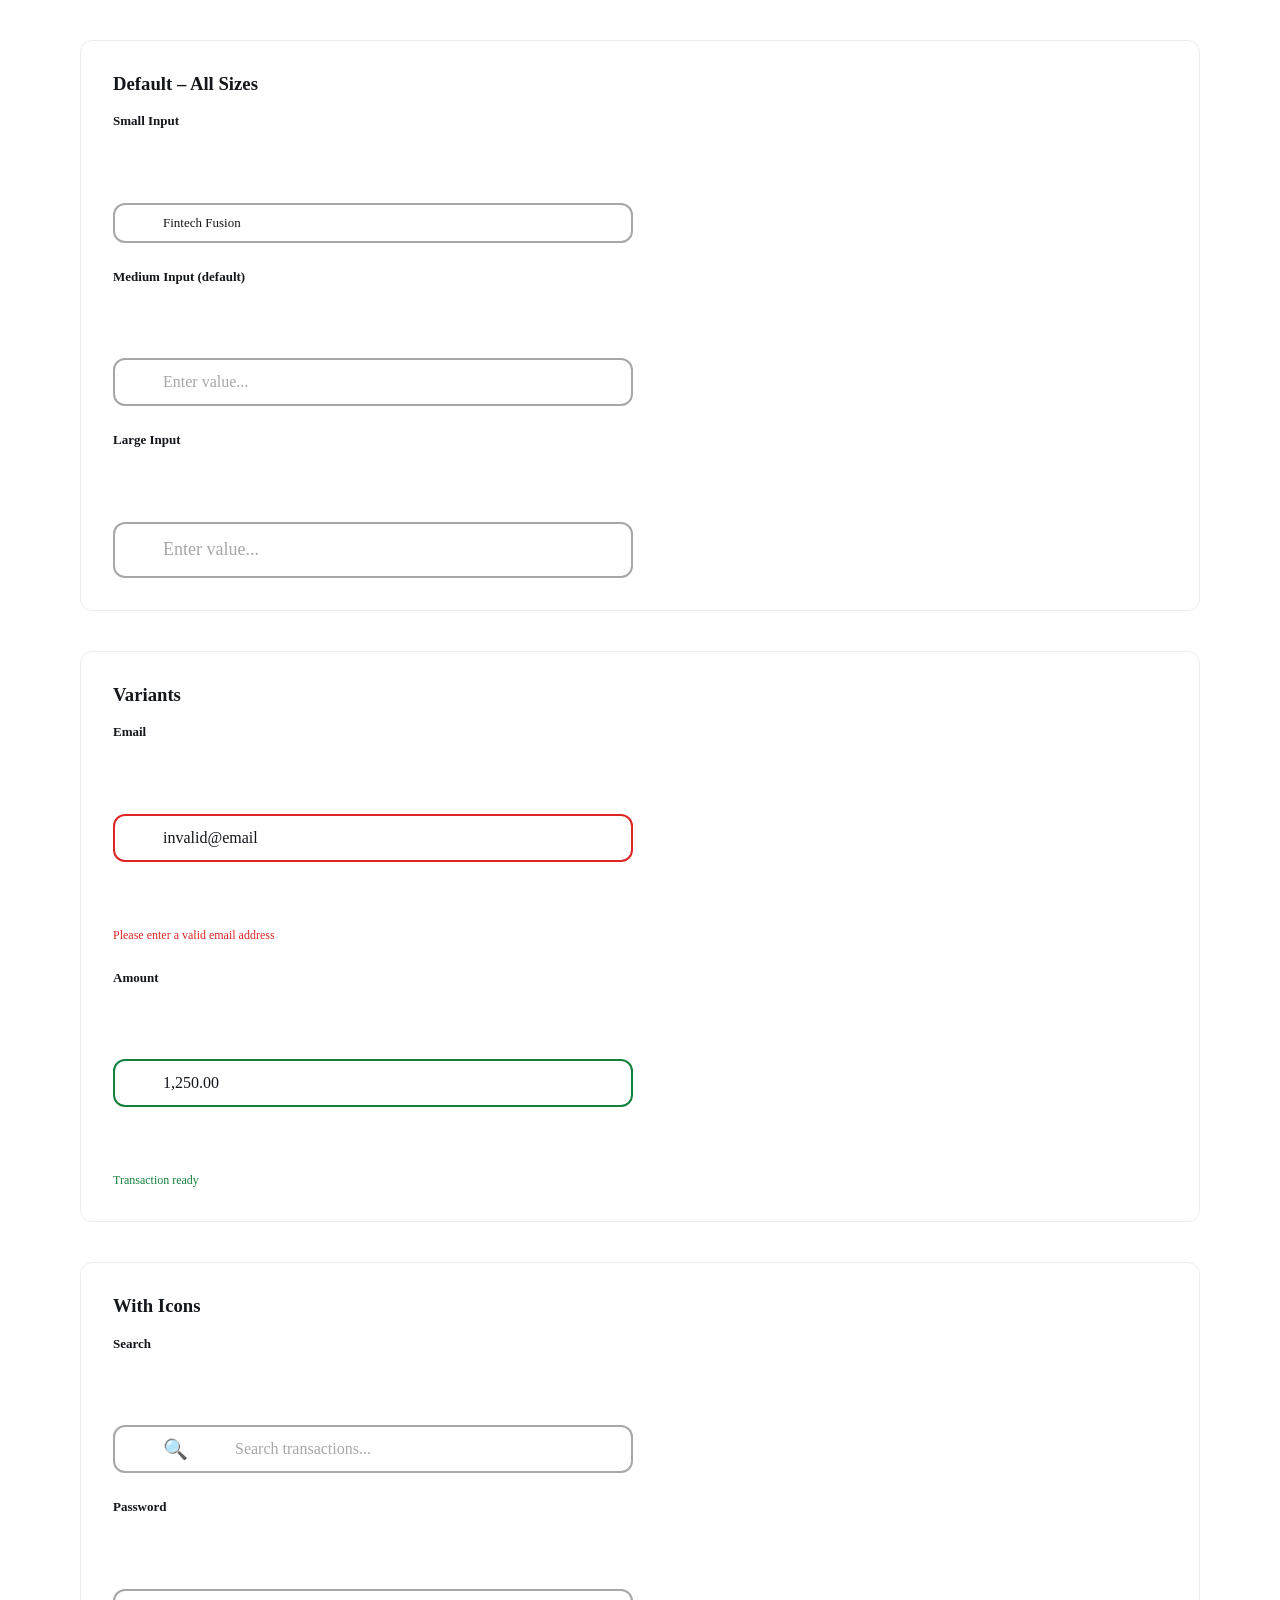
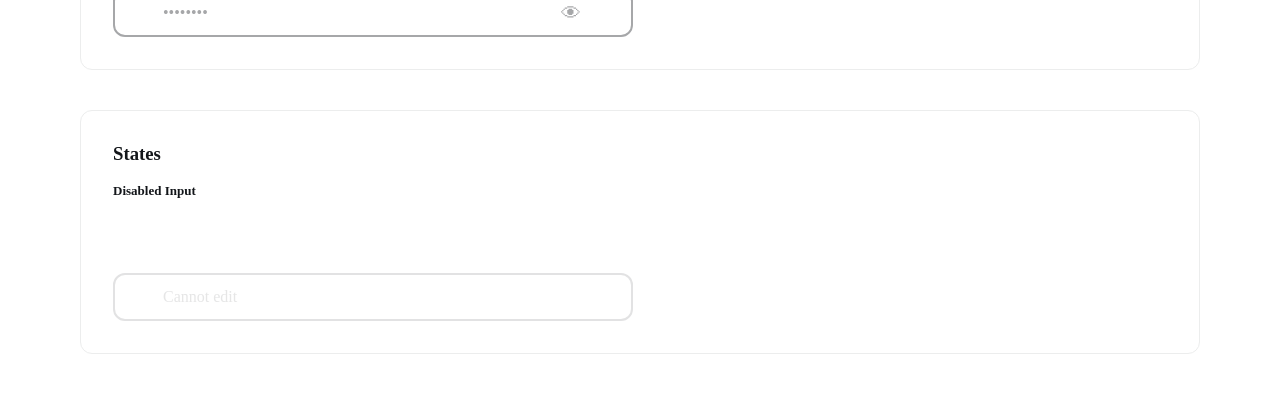
==== commit 0ebd73bd: "feat: enhance input field and sidebar responsiveness with new styles and JavaScript functionality" ====
--- a/components/input-field/index.html
+++ b/components/input-field/index.html
@@ -51,7 +51,35 @@
             display: flex;
             flex-direction: column;
             gap: 24px;
-            max-width: 420px;
+            width: 100%;
+            max-width: 520px;
+        }
+
+        @media (max-width: 768px) {
+            .demo {
+                padding: 16px;
+            }
+
+            .demo-grid {
+                gap: 20px;
+            }
+
+            .demo-card {
+                padding: 20px 14px;
+            }
+
+            .variant-group {
+                gap: 16px;
+            }
+
+            h3 {
+                font-size: 22px;
+                margin-bottom: 12px !important;
+            }
+
+            .input-field__label {
+                margin-bottom: 6px;
+            }
         }
     </style>
 </head>
--- a/components/input-field/input-field.css
+++ b/components/input-field/input-field.css
@@ -8,7 +8,7 @@
     flex-direction: column;
     gap: var(--spacing-3xs);
     width: 100%;
-    max-width: 420px;
+    max-width: 100%;
 }
 
 /* Label */
@@ -28,6 +28,7 @@
     position: relative;
     display: flex;
     align-items: center;
+    width: 100%;
     background-color: var(--color-surface-low-2);
     border: var(--border-2xs) solid var(--color-gray-base-regular);
     border-radius: var(--radius-m);
@@ -42,6 +43,8 @@
 /* Input */
 .input-field__input {
     flex: 1;
+    width: 100%;
+    min-width: 0;
     background: transparent;
     border: none;
     outline: none;
@@ -139,4 +142,10 @@
 .input-field__wrapper:focus-within {
     border-color: var(--color-accent-base-accent-primary);
     box-shadow: 0 0 0 4px rgba(37, 99, 235, 0.15);
+}
+
+@media (max-width: 768px) {
+    .input-field__input {
+        font-size: 16px;
+    }
 }
